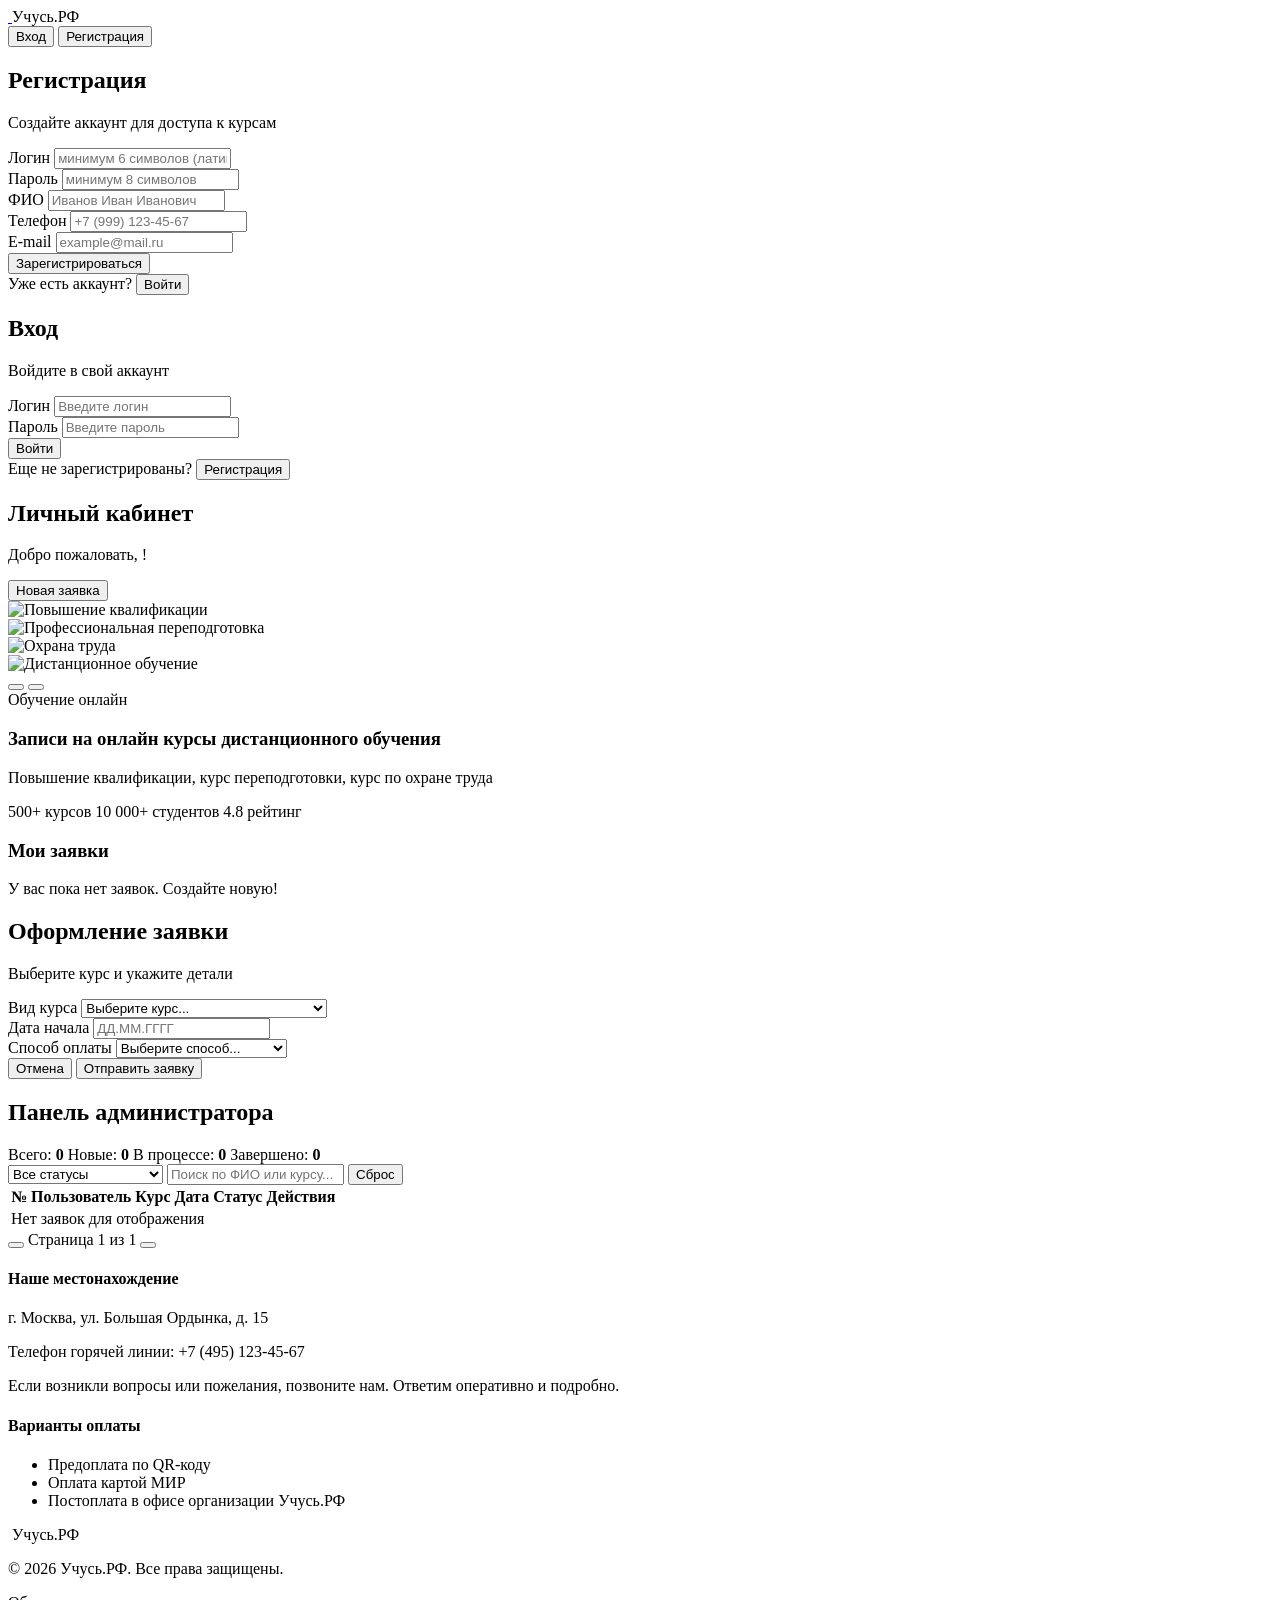
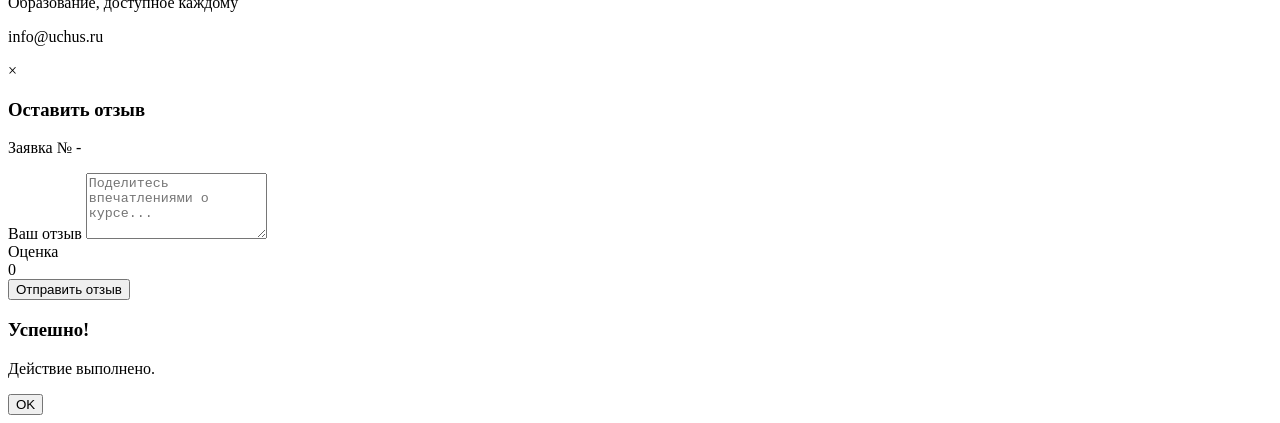
==== index.html @ edc8efbf "Add files via upload" ====
<!DOCTYPE html>
<html lang="ru">
<head>
    <meta charset="UTF-8" />
    <meta name="viewport" content="width=device-width, initial-scale=1.0, maximum-scale=1.0, user-scalable=no" />
    <title>Учусь.РФ - портал обучения</title>
    <link rel="stylesheet" href="styles.css" />
    <link href="https://fonts.googleapis.com/css2?family=Inter:wght@300;400;500;600;700;800;900&display=swap" rel="stylesheet" />
 <link rel="stylesheet" href="/style.css">
</head>
<body>
    <div id="app">
        <!-- Шапка -->
        <header id="mainHeader">
            <div class="header-content">
                <div class="logo">
                    <a href="#" id="logoLink" class="logo-link" title="На главную">
                        <img src="./img/XXL_height2.png" alt="" class="logo-img" />
                    </a>
                    <span>Учусь.РФ</span>
                </div>
                <nav id="mainNav">
                    <button id="navLogin" class="nav-btn active" data-page="login">Вход</button>
                    <button id="navRegister" class="nav-btn" data-page="register">Регистрация</button>
                    <button id="navDashboard" class="nav-btn" data-page="dashboard" style="display:none;">Кабинет</button>
                    <button id="navAdmin" class="nav-btn" data-page="admin" style="display:none;">Админ</button>
                    <button id="navLogout" class="nav-btn logout-btn" style="display:none;">
                        <i class="fas fa-sign-out-alt"></i> Выйти
                    </button>
                </nav>
            </div>
        </header>

        <!-- Основной контент -->
        <main id="mainContent">
            <!-- СТРАНИЦА: Регистрация -->
            <section id="page-register" class="page active">
                <div class="page-container">
                    <div class="form-card">
                        <h1>Регистрация</h1>
                        <p class="subtitle">Создайте аккаунт для доступа к курсам</p>
                        <form id="registerForm" novalidate>
                            <div class="form-group">
                                <label><i class="fas fa-user"></i> Логин</label>
                                <input type="text" id="regLogin" placeholder="минимум 6 символов (латиница + цифры)" required />
                                <span class="error-message" id="regLoginError"></span>
                            </div>
                            <div class="form-group">
                                <label><i class="fas fa-lock"></i> Пароль</label>
                                <input type="password" id="regPassword" placeholder="минимум 8 символов" required />
                                <span class="error-message" id="regPasswordError"></span>
                            </div>
                            <div class="form-group">
                                <label><i class="fas fa-user-circle"></i> ФИО</label>
                                <input type="text" id="regFullname" placeholder="Иванов Иван Иванович" required />
                                <span class="error-message" id="regFullnameError"></span>
                            </div>
                            <div class="form-group">
                                <label><i class="fas fa-phone"></i> Телефон</label>
                                <input type="tel" id="regPhone" placeholder="+7 (999) 123-45-67" required />
                                <span class="error-message" id="regPhoneError"></span>
                            </div>
                            <div class="form-group">
                                <label><i class="fas fa-envelope"></i> E-mail</label>
                                <input type="email" id="regEmail" placeholder="example@mail.ru" required />
                                <span class="error-message" id="regEmailError"></span>
                            </div>
                            <button type="submit" class="btn-primary btn-full">
                                <i class="fas fa-user-plus"></i> Зарегистрироваться
                            </button>
                        </form>
                        <div class="form-footer">
                            <span>Уже есть аккаунт?</span>
                            <button class="link-btn" data-page="login">Войти</button>
                        </div>
                    </div>
                </div>
            </section>

            <!-- СТРАНИЦА: Авторизация -->
            <section id="page-login" class="page">
                <div class="page-container">
                    <div class="form-card">
                        <h1>Вход</h1>
                        <p class="subtitle">Войдите в свой аккаунт</p>
                        <form id="loginForm" novalidate>
                            <div class="form-group">
                                <label><i class="fas fa-user"></i> Логин</label>
                                <input type="text" id="loginUsername" placeholder="Введите логин" required />
                                <span class="error-message" id="loginUsernameError"></span>
                            </div>
                            <div class="form-group">
                                <label><i class="fas fa-lock"></i> Пароль</label>
                                <input type="password" id="loginPassword" placeholder="Введите пароль" required />
                                <span class="error-message" id="loginPasswordError"></span>
                            </div>
                            <button type="submit" class="btn-primary btn-full">
                                <i class="fas fa-sign-in-alt"></i> Войти
                            </button>
                        </form>
                        <div class="form-footer">
                            <span>Еще не зарегистрированы?</span>
                            <button class="link-btn" data-page="register">Регистрация</button>
                        </div>
                    </div>
                </div>
            </section>

            <!-- СТРАНИЦА: Личный кабинет -->
            <section id="page-dashboard" class="page">
                <div class="page-container">
                    <div class="dashboard-header">
                        <div>
                            <h2><i class="fas fa-user-circle"></i> Личный кабинет</h2>
                            <p class="user-greeting">Добро пожаловать, <span id="userName"></span>!</p>
                        </div>
                        <button id="newApplicationBtn" class="btn-primary pulse-btn">
                            <i class="fas fa-plus-circle"></i> Новая заявка
                        </button>
                    </div>

                    <!-- Слайдер -->
                    <div class="slider-container">
                        <div class="slider-wrapper" id="sliderWrapper">
                            <div class="slide"><img src="https://picsum.photos/seed/edu1/800/400" alt="Повышение квалификации" /></div>
                            <div class="slide"><img src="https://picsum.photos/seed/edu2/800/400" alt="Профессиональная переподготовка" /></div>
                            <div class="slide"><img src="https://picsum.photos/seed/edu3/800/400" alt="Охрана труда" /></div>
                            <div class="slide"><img src="https://picsum.photos/seed/edu4/800/400" alt="Дистанционное обучение" /></div>
                        </div>
                        <button class="slider-btn prev" id="sliderPrev"><i class="fas fa-chevron-left"></i></button>
                        <button class="slider-btn next" id="sliderNext"><i class="fas fa-chevron-right"></i></button>
                        <div class="slider-dots" id="sliderDots"></div>
                        <div class="slider-badge">
                            <span><i class="fas fa-graduation-cap"></i> Обучение онлайн</span>
                        </div>
                    </div>

                    <!-- Информационный блок -->
                    <div class="info-block">
                        <div class="info-text">
                            <h3>Записи на онлайн курсы дистанционного обучения</h3>
                            <p>Повышение квалификации, курс переподготовки, курс по охране труда</p>
                        </div>
                        <div class="info-icons">
                            <span><i class="fas fa-certificate"></i> 500+ курсов</span>
                            <span><i class="fas fa-users"></i> 10 000+ студентов</span>
                            <span><i class="fas fa-star"></i> 4.8 рейтинг</span>
                        </div>
                    </div>

                    <!-- Список заявок -->
                    <div class="applications-section">
                        <h3><i class="fas fa-list-ul"></i> Мои заявки</h3>
                        <div id="applicationsList" class="applications-list">
                            <p class="empty-message">У вас пока нет заявок. Создайте новую!</p>
                        </div>
                    </div>
                </div>
            </section>

            <!-- СТРАНИЦА: Оформление заявки -->
            <section id="page-application" class="page">
                <div class="page-container">
                    <div class="form-card">
                        <h2><i class="fas fa-file-signature"></i> Оформление заявки</h2>
                        <p class="subtitle">Выберите курс и укажите детали</p>
                        <form id="applicationForm" novalidate>
                            <div class="form-group">
                                <label><i class="fas fa-book-open"></i> Вид курса</label>
                                <select id="appCourse" required>
                                    <option value="">Выберите курс...</option>
                                    <option value="Повышение квалификации">Повышение квалификации</option>
                                    <option value="Профессиональная переподготовка">Профессиональная переподготовка</option>
                                    <option value="Охрана труда">Охрана труда</option>
                                    <option value="Пожарная безопасность">Пожарная безопасность</option>
                                    <option value="ГО и ЧС">ГО и ЧС</option>
                                </select>
                                <span class="error-message" id="appCourseError"></span>
                            </div>
                            <div class="form-group">
                                <label><i class="fas fa-calendar-day"></i> Дата начала</label>
                                <input type="text" id="appDate" placeholder="ДД.ММ.ГГГГ" required />
                                <span class="error-message" id="appDateError"></span>
                            </div>
                            <div class="form-group">
                                <label><i class="fas fa-credit-card"></i> Способ оплаты</label>
                                <select id="appPayment" required>
                                    <option value="">Выберите способ...</option>
                                    <option value="Предоплата по QR-коду">Предоплата по QR-коду</option>
                                    <option value="Оплата картой МИР">Оплата картой МИР</option>
                                    <option value="Постоплата в офисе">Постоплата в офисе</option>
                                </select>
                                <span class="error-message" id="appPaymentError"></span>
                            </div>
                            <div class="form-actions">
                                <button type="button" id="appCancelBtn" class="btn-secondary">Отмена</button>
                                <button type="submit" class="btn-primary">
                                    <i class="fas fa-paper-plane"></i> Отправить заявку
                                </button>
                            </div>
                        </form>
                    </div>
                </div>
            </section>

            <!-- СТРАНИЦА: Панель администратора -->
            <section id="page-admin" class="page">
                <div class="page-container">
                    <div class="admin-header">
                        <h2><i class="fas fa-shield-alt"></i> Панель администратора</h2>
                        <div class="admin-stats" id="adminStats">
                            <span class="stat-badge">Всего: <strong id="statTotal">0</strong></span>
                            <span class="stat-badge new">Новые: <strong id="statNew">0</strong></span>
                            <span class="stat-badge active">В процессе: <strong id="statActive">0</strong></span>
                            <span class="stat-badge completed">Завершено: <strong id="statCompleted">0</strong></span>
                        </div>
                    </div>

                    <!-- Фильтры -->
                    <div class="admin-filters">
                        <select id="adminStatusFilter">
                            <option value="all">Все статусы</option>
                            <option value="Новая">Новая</option>
                            <option value="Идет обучение">Идет обучение</option>
                            <option value="Обучение завершено">Обучение завершено</option>
                        </select>
                        <input type="text" id="adminSearchFilter" placeholder="Поиск по ФИО или курсу..." />
                        <button id="adminResetFilter" class="btn-secondary btn-sm">
                            <i class="fas fa-undo"></i> Сброс
                        </button>
                    </div>

                    <!-- Таблица заявок -->
                    <div class="admin-table-wrapper">
                        <table class="admin-table" id="adminTable">
                            <thead>
                                <tr>
                                    <th data-sort="id">№</th>
                                    <th data-sort="user">Пользователь</th>
                                    <th data-sort="course">Курс</th>
                                    <th data-sort="date">Дата</th>
                                    <th data-sort="status">Статус</th>
                                    <th>Действия</th>
                                </tr>
                            </thead>
                            <tbody id="adminTableBody">
                                <tr><td colspan="6" class="empty-message">Нет заявок для отображения</td></tr>
                            </tbody>
                        </table>
                    </div>

                    <!-- Пагинация -->
                    <div class="pagination" id="adminPagination">
                        <button id="pagePrev" class="btn-secondary btn-sm"><i class="fas fa-chevron-left"></i></button>
                        <span id="pageInfo">Страница 1 из 1</span>
                        <button id="pageNext" class="btn-secondary btn-sm"><i class="fas fa-chevron-right"></i></button>
                    </div>

                    <!-- Контакты и информация -->
                    <div class="footer-info">
                        <div class="contact-block">
                            <h4><i class="fas fa-map-marker-alt"></i> Наше местонахождение</h4>
                            <p>г. Москва, ул. Большая Ордынка, д. 15</p>
                            <p><i class="fas fa-phone"></i> Телефон горячей линии: +7 (495) 123-45-67</p>
                            <p class="contact-note">Если возникли вопросы или пожелания, позвоните нам. Ответим оперативно и подробно.</p>
                        </div>
                        <div class="payment-block">
                            <h4><i class="fas fa-credit-card"></i> Варианты оплаты</h4>
                            <ul>
                                <li><i class="fas fa-qrcode"></i> Предоплата по QR-коду</li>
                                <li><i class="fas fa-credit-card"></i> Оплата картой МИР</li>
                                <li><i class="fas fa-building"></i> Постоплата в офисе организации Учусь.РФ</li>
                            </ul>
                        </div>
                    </div>
                </div>
            </section>
        </main>

        <!-- ФУТЕР С СОЦСЕТЯМИ -->
        <footer id="mainFooter">
            <div class="footer-content">
                <div class="footer-left">
                    <div class="footer-logo">
                        <img src="./img/XXL_height2.png" alt="" class="footer-logo-img" />
                        <span>Учусь.РФ</span>
                    </div>
                    <p class="footer-copy">© 2026 Учусь.РФ. Все права защищены.</p>
                </div>
                <div class="footer-center">
                    <p class="footer-slogan">Образование, доступное каждому</p>
                </div>
                <div class="footer-right">
                    <div class="social-icons">
                        <a href="#" class="social-link" title="VK" target="_blank"><i class="fab fa-vk"></i></a>
                        <a href="#" class="social-link" title="Telegram" target="_blank"><i class="fab fa-telegram-plane"></i></a>
                        <a href="#" class="social-link" title="YouTube" target="_blank"><i class="fab fa-youtube"></i></a>
                        <a href="#" class="social-link" title="WhatsApp" target="_blank"><i class="fab fa-whatsapp"></i></a>
                        <a href="#" class="social-link" title="Rutube" target="_blank"><i class="fas fa-video"></i></a>
                    </div>
                    <p class="footer-email"><i class="fas fa-envelope"></i> info@uchus.ru</p>
                </div>
            </div>
        </footer>

        <!-- Модальное окно для отзыва -->
        <div id="reviewModal" class="modal">
            <div class="modal-content">
                <span class="modal-close">&times;</span>
                <h3><i class="fas fa-star"></i> Оставить отзыв</h3>
                <p id="reviewApplicationInfo">Заявка №<span id="reviewAppId"></span> - <span id="reviewAppCourse"></span></p>
                <div class="form-group">
                    <label>Ваш отзыв</label>
                    <textarea id="reviewText" rows="4" placeholder="Поделитесь впечатлениями о курсе..."></textarea>
                    <span class="error-message" id="reviewError"></span>
                </div>
                <div class="form-group">
                    <label>Оценка</label>
                    <div class="rating-stars" id="ratingStars">
                        <i class="far fa-star" data-value="1"></i>
                        <i class="far fa-star" data-value="2"></i>
                        <i class="far fa-star" data-value="3"></i>
                        <i class="far fa-star" data-value="4"></i>
                        <i class="far fa-star" data-value="5"></i>
                    </div>
                    <span id="ratingValue">0</span>
                </div>
                <button id="submitReviewBtn" class="btn-primary btn-full">
                    <i class="fas fa-paper-plane"></i> Отправить отзыв
                </button>
            </div>
        </div>

        <!-- Модальное окно уведомления -->
        <div id="notificationModal" class="modal">
            <div class="modal-content notification-content">
                <i class="fas fa-check-circle" id="notifIcon"></i>
                <h3 id="notifTitle">Успешно!</h3>
                <p id="notifMessage">Действие выполнено.</p>
                <button id="notifCloseBtn" class="btn-primary">OK</button>
            </div>
        </div>
    </div>

    <script src="app.js"></script>
</body>
</html>
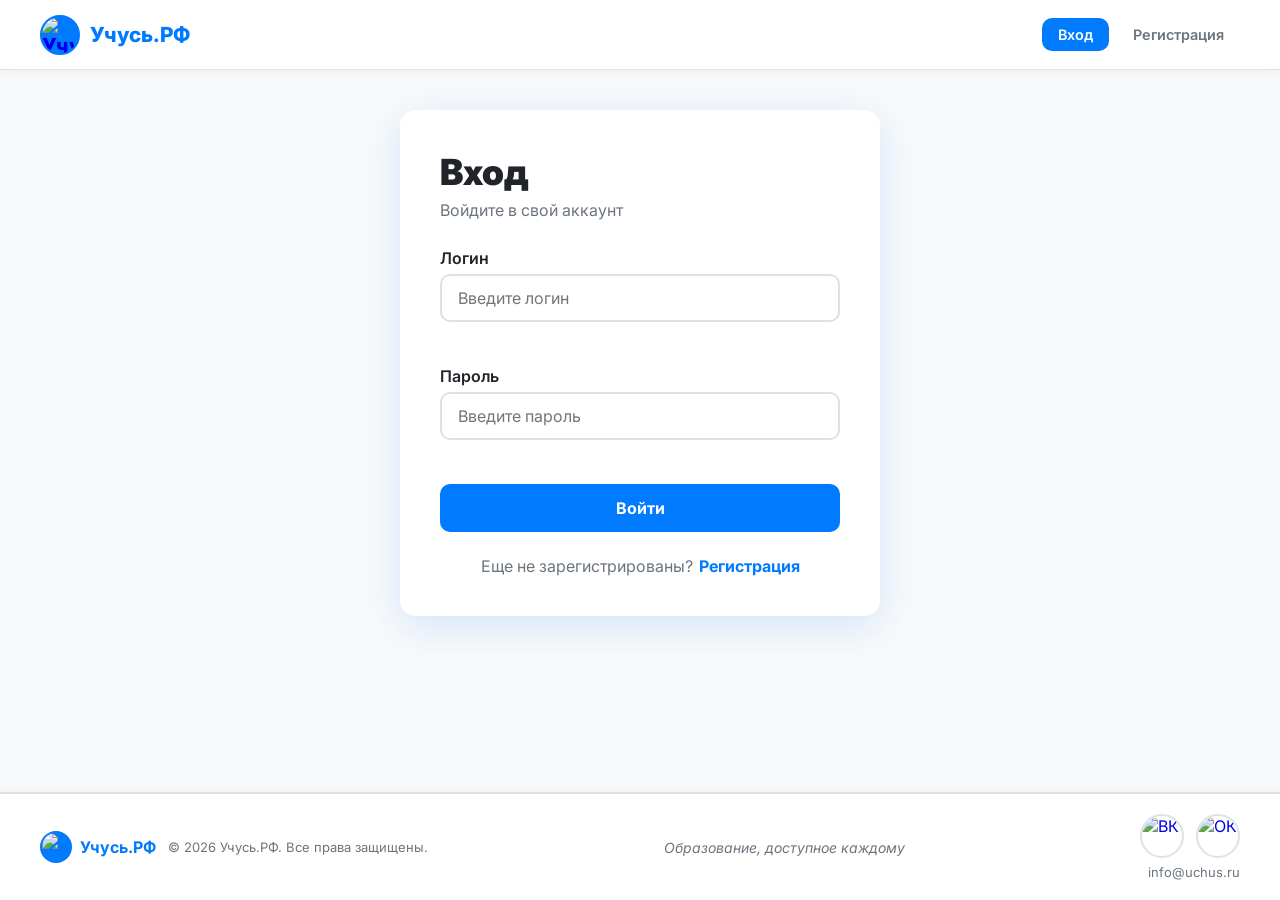
==== commit a3f1914f: "Add files via upload" ====
--- a/index.html
+++ b/index.html
@@ -3,10 +3,9 @@
 <head>
     <meta charset="UTF-8" />
     <meta name="viewport" content="width=device-width, initial-scale=1.0, maximum-scale=1.0, user-scalable=no" />
-    <title>Учусь.РФ - портал обучения</title>
-    <link rel="stylesheet" href="styles.css" />
-    <link href="https://fonts.googleapis.com/css2?family=Inter:wght@300;400;500;600;700;800;900&display=swap" rel="stylesheet" />
- <link rel="stylesheet" href="/style.css">
+    <title>Учусь.РФ - Вход</title>
+    <link rel="stylesheet" href="./style.css" />
+    <link href="https://fonts.googleapis.com/css2?family=Inter:ital,opsz,wght@0,14..32,100..900;1,14..32,100..900&display=swap" rel="stylesheet" />
 </head>
 <body>
     <div id="app">
@@ -14,275 +13,52 @@
         <header id="mainHeader">
             <div class="header-content">
                 <div class="logo">
-                    <a href="#" id="logoLink" class="logo-link" title="На главную">
-                        <img src="./img/XXL_height2.png" alt="" class="logo-img" />
+                    <a href="index.html" class="logo-link" title="На главную">
+                        <img src="./img/XXL_height2.png" alt="Учусь.РФ" class="logo-img" />
                     </a>
                     <span>Учусь.РФ</span>
                 </div>
                 <nav id="mainNav">
-                    <button id="navLogin" class="nav-btn active" data-page="login">Вход</button>
-                    <button id="navRegister" class="nav-btn" data-page="register">Регистрация</button>
-                    <button id="navDashboard" class="nav-btn" data-page="dashboard" style="display:none;">Кабинет</button>
-                    <button id="navAdmin" class="nav-btn" data-page="admin" style="display:none;">Админ</button>
-                    <button id="navLogout" class="nav-btn logout-btn" style="display:none;">
-                        <i class="fas fa-sign-out-alt"></i> Выйти
-                    </button>
+                    <a href="index.html" class="nav-btn active">Вход</a>
+                    <a href="register.html" class="nav-btn">Регистрация</a>
                 </nav>
             </div>
         </header>
 
         <!-- Основной контент -->
-        <main id="mainContent">
-            <!-- СТРАНИЦА: Регистрация -->
-            <section id="page-register" class="page active">
-                <div class="page-container">
-                    <div class="form-card">
-                        <h1>Регистрация</h1>
-                        <p class="subtitle">Создайте аккаунт для доступа к курсам</p>
-                        <form id="registerForm" novalidate>
-                            <div class="form-group">
-                                <label><i class="fas fa-user"></i> Логин</label>
-                                <input type="text" id="regLogin" placeholder="минимум 6 символов (латиница + цифры)" required />
-                                <span class="error-message" id="regLoginError"></span>
-                            </div>
-                            <div class="form-group">
-                                <label><i class="fas fa-lock"></i> Пароль</label>
-                                <input type="password" id="regPassword" placeholder="минимум 8 символов" required />
-                                <span class="error-message" id="regPasswordError"></span>
-                            </div>
-                            <div class="form-group">
-                                <label><i class="fas fa-user-circle"></i> ФИО</label>
-                                <input type="text" id="regFullname" placeholder="Иванов Иван Иванович" required />
-                                <span class="error-message" id="regFullnameError"></span>
-                            </div>
-                            <div class="form-group">
-                                <label><i class="fas fa-phone"></i> Телефон</label>
-                                <input type="tel" id="regPhone" placeholder="+7 (999) 123-45-67" required />
-                                <span class="error-message" id="regPhoneError"></span>
-                            </div>
-                            <div class="form-group">
-                                <label><i class="fas fa-envelope"></i> E-mail</label>
-                                <input type="email" id="regEmail" placeholder="example@mail.ru" required />
-                                <span class="error-message" id="regEmailError"></span>
-                            </div>
-                            <button type="submit" class="btn-primary btn-full">
-                                <i class="fas fa-user-plus"></i> Зарегистрироваться
-                            </button>
-                        </form>
-                        <div class="form-footer">
-                            <span>Уже есть аккаунт?</span>
-                            <button class="link-btn" data-page="login">Войти</button>
+        <main>
+            <div class="page-container">
+                <div class="form-card">
+                    <h1>Вход</h1>
+                    <p class="subtitle">Войдите в свой аккаунт</p>
+                    <form id="loginForm" novalidate>
+                        <div class="form-group">
+                            <label>Логин</label>
+                            <input type="text" id="loginUsername" placeholder="Введите логин" required />
+                            <span class="error-message" id="loginUsernameError"></span>
                         </div>
+                        <div class="form-group">
+                            <label>Пароль</label>
+                            <input type="password" id="loginPassword" placeholder="Введите пароль" required />
+                            <span class="error-message" id="loginPasswordError"></span>
+                        </div>
+                        <button type="submit" class="btn-primary btn-full">Войти</button>
+                    </form>
+                    <div class="form-footer">
+                        <span>Еще не зарегистрированы?</span>
+                        <a href="register.html" class="link-btn">Регистрация</a>
                     </div>
+                   
                 </div>
-            </section>
-
-            <!-- СТРАНИЦА: Авторизация -->
-            <section id="page-login" class="page">
-                <div class="page-container">
-                    <div class="form-card">
-                        <h1>Вход</h1>
-                        <p class="subtitle">Войдите в свой аккаунт</p>
-                        <form id="loginForm" novalidate>
-                            <div class="form-group">
-                                <label><i class="fas fa-user"></i> Логин</label>
-                                <input type="text" id="loginUsername" placeholder="Введите логин" required />
-                                <span class="error-message" id="loginUsernameError"></span>
-                            </div>
-                            <div class="form-group">
-                                <label><i class="fas fa-lock"></i> Пароль</label>
-                                <input type="password" id="loginPassword" placeholder="Введите пароль" required />
-                                <span class="error-message" id="loginPasswordError"></span>
-                            </div>
-                            <button type="submit" class="btn-primary btn-full">
-                                <i class="fas fa-sign-in-alt"></i> Войти
-                            </button>
-                        </form>
-                        <div class="form-footer">
-                            <span>Еще не зарегистрированы?</span>
-                            <button class="link-btn" data-page="register">Регистрация</button>
-                        </div>
-                    </div>
-                </div>
-            </section>
-
-            <!-- СТРАНИЦА: Личный кабинет -->
-            <section id="page-dashboard" class="page">
-                <div class="page-container">
-                    <div class="dashboard-header">
-                        <div>
-                            <h2><i class="fas fa-user-circle"></i> Личный кабинет</h2>
-                            <p class="user-greeting">Добро пожаловать, <span id="userName"></span>!</p>
-                        </div>
-                        <button id="newApplicationBtn" class="btn-primary pulse-btn">
-                            <i class="fas fa-plus-circle"></i> Новая заявка
-                        </button>
-                    </div>
-
-                    <!-- Слайдер -->
-                    <div class="slider-container">
-                        <div class="slider-wrapper" id="sliderWrapper">
-                            <div class="slide"><img src="https://picsum.photos/seed/edu1/800/400" alt="Повышение квалификации" /></div>
-                            <div class="slide"><img src="https://picsum.photos/seed/edu2/800/400" alt="Профессиональная переподготовка" /></div>
-                            <div class="slide"><img src="https://picsum.photos/seed/edu3/800/400" alt="Охрана труда" /></div>
-                            <div class="slide"><img src="https://picsum.photos/seed/edu4/800/400" alt="Дистанционное обучение" /></div>
-                        </div>
-                        <button class="slider-btn prev" id="sliderPrev"><i class="fas fa-chevron-left"></i></button>
-                        <button class="slider-btn next" id="sliderNext"><i class="fas fa-chevron-right"></i></button>
-                        <div class="slider-dots" id="sliderDots"></div>
-                        <div class="slider-badge">
-                            <span><i class="fas fa-graduation-cap"></i> Обучение онлайн</span>
-                        </div>
-                    </div>
-
-                    <!-- Информационный блок -->
-                    <div class="info-block">
-                        <div class="info-text">
-                            <h3>Записи на онлайн курсы дистанционного обучения</h3>
-                            <p>Повышение квалификации, курс переподготовки, курс по охране труда</p>
-                        </div>
-                        <div class="info-icons">
-                            <span><i class="fas fa-certificate"></i> 500+ курсов</span>
-                            <span><i class="fas fa-users"></i> 10 000+ студентов</span>
-                            <span><i class="fas fa-star"></i> 4.8 рейтинг</span>
-                        </div>
-                    </div>
-
-                    <!-- Список заявок -->
-                    <div class="applications-section">
-                        <h3><i class="fas fa-list-ul"></i> Мои заявки</h3>
-                        <div id="applicationsList" class="applications-list">
-                            <p class="empty-message">У вас пока нет заявок. Создайте новую!</p>
-                        </div>
-                    </div>
-                </div>
-            </section>
-
-            <!-- СТРАНИЦА: Оформление заявки -->
-            <section id="page-application" class="page">
-                <div class="page-container">
-                    <div class="form-card">
-                        <h2><i class="fas fa-file-signature"></i> Оформление заявки</h2>
-                        <p class="subtitle">Выберите курс и укажите детали</p>
-                        <form id="applicationForm" novalidate>
-                            <div class="form-group">
-                                <label><i class="fas fa-book-open"></i> Вид курса</label>
-                                <select id="appCourse" required>
-                                    <option value="">Выберите курс...</option>
-                                    <option value="Повышение квалификации">Повышение квалификации</option>
-                                    <option value="Профессиональная переподготовка">Профессиональная переподготовка</option>
-                                    <option value="Охрана труда">Охрана труда</option>
-                                    <option value="Пожарная безопасность">Пожарная безопасность</option>
-                                    <option value="ГО и ЧС">ГО и ЧС</option>
-                                </select>
-                                <span class="error-message" id="appCourseError"></span>
-                            </div>
-                            <div class="form-group">
-                                <label><i class="fas fa-calendar-day"></i> Дата начала</label>
-                                <input type="text" id="appDate" placeholder="ДД.ММ.ГГГГ" required />
-                                <span class="error-message" id="appDateError"></span>
-                            </div>
-                            <div class="form-group">
-                                <label><i class="fas fa-credit-card"></i> Способ оплаты</label>
-                                <select id="appPayment" required>
-                                    <option value="">Выберите способ...</option>
-                                    <option value="Предоплата по QR-коду">Предоплата по QR-коду</option>
-                                    <option value="Оплата картой МИР">Оплата картой МИР</option>
-                                    <option value="Постоплата в офисе">Постоплата в офисе</option>
-                                </select>
-                                <span class="error-message" id="appPaymentError"></span>
-                            </div>
-                            <div class="form-actions">
-                                <button type="button" id="appCancelBtn" class="btn-secondary">Отмена</button>
-                                <button type="submit" class="btn-primary">
-                                    <i class="fas fa-paper-plane"></i> Отправить заявку
-                                </button>
-                            </div>
-                        </form>
-                    </div>
-                </div>
-            </section>
-
-            <!-- СТРАНИЦА: Панель администратора -->
-            <section id="page-admin" class="page">
-                <div class="page-container">
-                    <div class="admin-header">
-                        <h2><i class="fas fa-shield-alt"></i> Панель администратора</h2>
-                        <div class="admin-stats" id="adminStats">
-                            <span class="stat-badge">Всего: <strong id="statTotal">0</strong></span>
-                            <span class="stat-badge new">Новые: <strong id="statNew">0</strong></span>
-                            <span class="stat-badge active">В процессе: <strong id="statActive">0</strong></span>
-                            <span class="stat-badge completed">Завершено: <strong id="statCompleted">0</strong></span>
-                        </div>
-                    </div>
-
-                    <!-- Фильтры -->
-                    <div class="admin-filters">
-                        <select id="adminStatusFilter">
-                            <option value="all">Все статусы</option>
-                            <option value="Новая">Новая</option>
-                            <option value="Идет обучение">Идет обучение</option>
-                            <option value="Обучение завершено">Обучение завершено</option>
-                        </select>
-                        <input type="text" id="adminSearchFilter" placeholder="Поиск по ФИО или курсу..." />
-                        <button id="adminResetFilter" class="btn-secondary btn-sm">
-                            <i class="fas fa-undo"></i> Сброс
-                        </button>
-                    </div>
-
-                    <!-- Таблица заявок -->
-                    <div class="admin-table-wrapper">
-                        <table class="admin-table" id="adminTable">
-                            <thead>
-                                <tr>
-                                    <th data-sort="id">№</th>
-                                    <th data-sort="user">Пользователь</th>
-                                    <th data-sort="course">Курс</th>
-                                    <th data-sort="date">Дата</th>
-                                    <th data-sort="status">Статус</th>
-                                    <th>Действия</th>
-                                </tr>
-                            </thead>
-                            <tbody id="adminTableBody">
-                                <tr><td colspan="6" class="empty-message">Нет заявок для отображения</td></tr>
-                            </tbody>
-                        </table>
-                    </div>
-
-                    <!-- Пагинация -->
-                    <div class="pagination" id="adminPagination">
-                        <button id="pagePrev" class="btn-secondary btn-sm"><i class="fas fa-chevron-left"></i></button>
-                        <span id="pageInfo">Страница 1 из 1</span>
-                        <button id="pageNext" class="btn-secondary btn-sm"><i class="fas fa-chevron-right"></i></button>
-                    </div>
-
-                    <!-- Контакты и информация -->
-                    <div class="footer-info">
-                        <div class="contact-block">
-                            <h4><i class="fas fa-map-marker-alt"></i> Наше местонахождение</h4>
-                            <p>г. Москва, ул. Большая Ордынка, д. 15</p>
-                            <p><i class="fas fa-phone"></i> Телефон горячей линии: +7 (495) 123-45-67</p>
-                            <p class="contact-note">Если возникли вопросы или пожелания, позвоните нам. Ответим оперативно и подробно.</p>
-                        </div>
-                        <div class="payment-block">
-                            <h4><i class="fas fa-credit-card"></i> Варианты оплаты</h4>
-                            <ul>
-                                <li><i class="fas fa-qrcode"></i> Предоплата по QR-коду</li>
-                                <li><i class="fas fa-credit-card"></i> Оплата картой МИР</li>
-                                <li><i class="fas fa-building"></i> Постоплата в офисе организации Учусь.РФ</li>
-                            </ul>
-                        </div>
-                    </div>
-                </div>
-            </section>
+            </div>
         </main>
 
-        <!-- ФУТЕР С СОЦСЕТЯМИ -->
+        <!-- ФУТЕР -->
         <footer id="mainFooter">
             <div class="footer-content">
                 <div class="footer-left">
                     <div class="footer-logo">
-                        <img src="./img/XXL_height2.png" alt="" class="footer-logo-img" />
+                        <img src="./img/XXL_height2.png" alt="Учусь.РФ" class="footer-logo-img" />
                         <span>Учусь.РФ</span>
                     </div>
                     <p class="footer-copy">© 2026 Учусь.РФ. Все права защищены.</p>
@@ -292,49 +68,21 @@
                 </div>
                 <div class="footer-right">
                     <div class="social-icons">
-                        <a href="#" class="social-link" title="VK" target="_blank"><i class="fab fa-vk"></i></a>
-                        <a href="#" class="social-link" title="Telegram" target="_blank"><i class="fab fa-telegram-plane"></i></a>
-                        <a href="#" class="social-link" title="YouTube" target="_blank"><i class="fab fa-youtube"></i></a>
-                        <a href="#" class="social-link" title="WhatsApp" target="_blank"><i class="fab fa-whatsapp"></i></a>
-                        <a href="#" class="social-link" title="Rutube" target="_blank"><i class="fas fa-video"></i></a>
+                        <a href="#" class="social-link" title="ВКонтакте" target="_blank">
+                            <img src="./img/soc1.png" alt="ВК" class="social-img" />
+                        </a>
+                        <a href="#" class="social-link" title="Одноклассники" target="_blank">
+                            <img src="./img/soc2.png" alt="ОК" class="social-img" />
+                        </a>
                     </div>
-                    <p class="footer-email"><i class="fas fa-envelope"></i> info@uchus.ru</p>
+                    <p class="footer-email">info@uchus.ru</p>
                 </div>
             </div>
         </footer>
 
-        <!-- Модальное окно для отзыва -->
-        <div id="reviewModal" class="modal">
-            <div class="modal-content">
-                <span class="modal-close">&times;</span>
-                <h3><i class="fas fa-star"></i> Оставить отзыв</h3>
-                <p id="reviewApplicationInfo">Заявка №<span id="reviewAppId"></span> - <span id="reviewAppCourse"></span></p>
-                <div class="form-group">
-                    <label>Ваш отзыв</label>
-                    <textarea id="reviewText" rows="4" placeholder="Поделитесь впечатлениями о курсе..."></textarea>
-                    <span class="error-message" id="reviewError"></span>
-                </div>
-                <div class="form-group">
-                    <label>Оценка</label>
-                    <div class="rating-stars" id="ratingStars">
-                        <i class="far fa-star" data-value="1"></i>
-                        <i class="far fa-star" data-value="2"></i>
-                        <i class="far fa-star" data-value="3"></i>
-                        <i class="far fa-star" data-value="4"></i>
-                        <i class="far fa-star" data-value="5"></i>
-                    </div>
-                    <span id="ratingValue">0</span>
-                </div>
-                <button id="submitReviewBtn" class="btn-primary btn-full">
-                    <i class="fas fa-paper-plane"></i> Отправить отзыв
-                </button>
-            </div>
-        </div>
-
         <!-- Модальное окно уведомления -->
         <div id="notificationModal" class="modal">
             <div class="modal-content notification-content">
-                <i class="fas fa-check-circle" id="notifIcon"></i>
                 <h3 id="notifTitle">Успешно!</h3>
                 <p id="notifMessage">Действие выполнено.</p>
                 <button id="notifCloseBtn" class="btn-primary">OK</button>
--- a/style.css
+++ b/style.css
@@ -0,0 +1,1117 @@
+
+@import url('https://fonts.googleapis.com/css2?family=Inter:ital,opsz,wght@0,14..32,100..900;1,14..32,100..900&display=swap');
+
+/* ===== RESET & BASE ===== */
+* {
+    margin: 0;
+    padding: 0;
+    box-sizing: border-box;
+}
+
+:root {
+    --primary: #007bff;
+    --primary-dark: #0d47a1;
+    --primary-light: #4da3ff;
+    --gray: #ced4da;
+    --gray-light: #dee2e6;
+    --white: #ffffff;
+    --bg: #f8f9fa;
+    --text: #212529;
+    --text-light: #6c757d;
+    --shadow: 0 10px 40px rgba(0, 123, 255, 0.15);
+    --radius: 16px;
+    --transition: all 0.3s cubic-bezier(0.4, 0, 0.2, 1);
+}
+
+body {
+    font-family: 'Inter', -apple-system, BlinkMacSystemFont, sans-serif;
+    background: var(--bg);
+    color: var(--text);
+    min-height: 100vh;
+    padding-top: 70px;
+    display: flex;
+    flex-direction: column;
+}
+
+#app {
+    flex: 1;
+    display: flex;
+    flex-direction: column;
+}
+
+main {
+    flex: 1;
+}
+
+/* ===== HEADER ===== */
+header {
+    position: fixed;
+    top: 0;
+    left: 0;
+    right: 0;
+    z-index: 1000;
+    background: var(--white);
+    border-bottom: 1px solid var(--gray-light);
+    padding: 0 20px;
+    height: 70px;
+    display: flex;
+    align-items: center;
+    box-shadow: 0 2px 10px rgba(0, 0, 0, 0.05);
+}
+
+.header-content {
+    max-width: 1200px;
+    margin: 0 auto;
+    width: 100%;
+    display: flex;
+    justify-content: space-between;
+    align-items: center;
+}
+
+.logo {
+    display: flex;
+    align-items: center;
+    gap: 10px;
+    font-weight: 800;
+    font-size: 1.3rem;
+    color: var(--primary);
+}
+
+.logo-link {
+    display: flex;
+    align-items: center;
+    text-decoration: none;
+    transition: var(--transition);
+    border-radius: 50%;
+}
+
+.logo-link:hover {
+    transform: scale(1.1) rotate(-5deg);
+    box-shadow: 0 0 20px rgba(0, 123, 255, 0.3);
+}
+
+.logo-img {
+    width: 40px;
+    height: 40px;
+    border-radius: 50%;
+    object-fit: cover;
+    border: 2px solid var(--primary);
+    background: var(--primary);
+    transition: var(--transition);
+}
+
+.logo-img:hover {
+    border-color: var(--primary-dark);
+}
+
+nav {
+    display: flex;
+    gap: 8px;
+    align-items: center;
+    flex-wrap: wrap;
+}
+
+.nav-btn {
+    background: none;
+    border: none;
+    padding: 8px 16px;
+    border-radius: 10px;
+    font-weight: 600;
+    font-size: 0.9rem;
+    color: var(--text-light);
+    cursor: pointer;
+    transition: var(--transition);
+    font-family: 'Inter', sans-serif;
+    text-decoration: none;
+    display: inline-block;
+}
+
+.nav-btn:hover {
+    background: var(--gray-light);
+    color: var(--text);
+}
+
+.nav-btn.active {
+    background: var(--primary);
+    color: var(--white);
+}
+
+.nav-btn.logout-btn {
+    color: #dc3545;
+}
+
+.nav-btn.logout-btn:hover {
+    background: #f8d7da;
+}
+
+/* ===== PAGE CONTAINER ===== */
+.page-container {
+    max-width: 1200px;
+    margin: 0 auto;
+    padding: 20px;
+}
+
+/* ===== FORM CARDS ===== */
+.form-card {
+    background: var(--white);
+    border-radius: var(--radius);
+    padding: 40px;
+    max-width: 480px;
+    margin: 20px auto;
+    box-shadow: var(--shadow);
+}
+
+.form-card h1 {
+    font-size: 36px;
+    font-weight: 900;
+    margin-bottom: 6px;
+    color: var(--text);
+}
+
+.form-card h2 {
+    font-size: 24px;
+    font-weight: 600;
+    margin-bottom: 6px;
+    color: var(--text);
+}
+
+.form-card .subtitle {
+    color: var(--text-light);
+    margin-bottom: 28px;
+    font-size: 16px;
+    font-weight: 400;
+}
+
+.form-group {
+    margin-bottom: 20px;
+}
+
+.form-group label {
+    display: block;
+    font-weight: 600;
+    font-size: 16px;
+    margin-bottom: 6px;
+    color: var(--text);
+}
+
+.form-group input,
+.form-group select,
+.form-group textarea {
+    width: 100%;
+    padding: 12px 16px;
+    border: 2px solid var(--gray-light);
+    border-radius: 10px;
+    font-size: 16px;
+    transition: var(--transition);
+    font-family: 'Inter', sans-serif;
+    background: var(--white);
+}
+
+.form-group input:focus,
+.form-group select:focus,
+.form-group textarea:focus {
+    outline: none;
+    border-color: var(--primary);
+    box-shadow: 0 0 0 4px rgba(0, 123, 255, 0.1);
+}
+
+.form-group input.error {
+    border-color: #dc3545;
+}
+
+.error-message {
+    color: #dc3545;
+    font-size: 12px;
+    font-weight: 300;
+    display: block;
+    margin-top: 4px;
+    min-height: 20px;
+}
+
+/* ===== BUTTONS ===== */
+.btn-primary {
+    background: var(--primary);
+    color: var(--white);
+    border: none;
+    padding: 14px 28px;
+    border-radius: 10px;
+    font-weight: 700;
+    font-size: 16px;
+    cursor: pointer;
+    transition: var(--transition);
+    display: inline-flex;
+    align-items: center;
+    justify-content: center;
+    font-family: 'Inter', sans-serif;
+    text-decoration: none;
+}
+
+.btn-primary:hover {
+    background: var(--primary-dark);
+    transform: translateY(-2px);
+    box-shadow: 0 8px 25px rgba(0, 123, 255, 0.3);
+}
+
+.btn-primary:active {
+    transform: translateY(0);
+}
+
+.btn-secondary {
+    background: var(--gray-light);
+    color: var(--text);
+    border: 2px solid var(--gray);
+    padding: 12px 24px;
+    border-radius: 10px;
+    font-weight: 600;
+    font-size: 16px;
+    cursor: pointer;
+    transition: var(--transition);
+    font-family: 'Inter', sans-serif;
+    display: inline-flex;
+    align-items: center;
+    justify-content: center;
+    text-decoration: none;
+}
+
+.btn-secondary:hover {
+    background: var(--gray);
+}
+
+.btn-full {
+    width: 100%;
+    justify-content: center;
+}
+
+.btn-sm {
+    padding: 8px 16px;
+    font-size: 14px;
+}
+
+.form-actions {
+    display: flex;
+    gap: 12px;
+    margin-top: 8px;
+}
+
+.form-actions .btn-secondary {
+    flex: 1;
+}
+
+.form-actions .btn-primary {
+    flex: 2;
+}
+
+.form-footer {
+    margin-top: 24px;
+    text-align: center;
+    color: var(--text-light);
+    display: flex;
+    justify-content: center;
+    gap: 6px;
+    flex-wrap: wrap;
+    font-size: 16px;
+}
+
+.admin-link {
+    margin-top: 16px;
+    text-align: center;
+}
+
+.link-btn {
+    background: none;
+    border: none;
+    color: var(--primary);
+    font-weight: 700;
+    cursor: pointer;
+    font-size: 16px;
+    font-family: 'Inter', sans-serif;
+    transition: var(--transition);
+    text-decoration: none;
+}
+
+.link-btn:hover {
+    color: var(--primary-dark);
+    text-decoration: underline;
+}
+
+/* ===== DASHBOARD ===== */
+.dashboard-header {
+    display: flex;
+    justify-content: space-between;
+    align-items: center;
+    flex-wrap: wrap;
+    gap: 16px;
+    margin-bottom: 24px;
+}
+
+.dashboard-header h2 {
+    font-size: 24px;
+    font-weight: 600;
+}
+
+.user-greeting {
+    color: var(--text-light);
+    font-size: 16px;
+}
+
+.user-greeting span {
+    color: var(--text);
+    font-weight: 700;
+}
+
+/* ===== SLIDER ===== */
+.slider-container {
+    position: relative;
+    border-radius: var(--radius);
+    overflow: hidden;
+    margin-bottom: 24px;
+    background: var(--white);
+    box-shadow: var(--shadow);
+    aspect-ratio: 2 / 1;
+}
+
+.slider-wrapper {
+    display: flex;
+    transition: transform 0.5s ease;
+    height: 100%;
+}
+
+.slide {
+    min-width: 100%;
+    height: 100%;
+}
+
+.slide img {
+    width: 100%;
+    height: 100%;
+    object-fit: cover;
+}
+
+.slider-btn {
+    position: absolute;
+    top: 50%;
+    transform: translateY(-50%);
+    background: rgba(0, 0, 0, 0.5);
+    backdrop-filter: blur(4px);
+    color: var(--white);
+    border: none;
+    width: 44px;
+    height: 44px;
+    border-radius: 50%;
+    cursor: pointer;
+    font-size: 1.2rem;
+    transition: var(--transition);
+    display: flex;
+    align-items: center;
+    justify-content: center;
+}
+
+.slider-btn:hover {
+    background: var(--primary);
+}
+
+.slider-btn.prev {
+    left: 16px;
+}
+.slider-btn.next {
+    right: 16px;
+}
+
+.slider-dots {
+    position: absolute;
+    bottom: 16px;
+    left: 50%;
+    transform: translateX(-50%);
+    display: flex;
+    gap: 8px;
+}
+
+.slider-dots span {
+    width: 10px;
+    height: 10px;
+    border-radius: 50%;
+    background: rgba(255, 255, 255, 0.5);
+    cursor: pointer;
+    transition: var(--transition);
+}
+
+.slider-dots span.active {
+    background: var(--white);
+    transform: scale(1.2);
+}
+
+.slider-badge {
+    position: absolute;
+    top: 16px;
+    left: 50%;
+    transform: translateX(-50%);
+    background: rgba(0, 123, 255, 0.85);
+    backdrop-filter: blur(4px);
+    color: white;
+    padding: 6px 20px;
+    border-radius: 20px;
+    font-size: 14px;
+    font-weight: 600;
+    box-shadow: 0 4px 15px rgba(0, 123, 255, 0.3);
+}
+
+/* ===== INFO BLOCK ===== */
+.info-block {
+    background: var(--white);
+    border-radius: var(--radius);
+    padding: 20px 24px;
+    margin-bottom: 24px;
+    box-shadow: 0 2px 8px rgba(0, 0, 0, 0.04);
+    border-left: 4px solid var(--primary);
+    display: flex;
+    justify-content: space-between;
+    align-items: center;
+    flex-wrap: wrap;
+    gap: 16px;
+}
+
+.info-block h3 {
+    font-size: 18px;
+    font-weight: 600;
+    color: var(--text);
+    margin-bottom: 4px;
+}
+
+.info-block p {
+    font-size: 16px;
+    color: var(--text-light);
+}
+
+.info-icons {
+    display: flex;
+    gap: 20px;
+    flex-wrap: wrap;
+}
+
+.info-icons span {
+    font-size: 14px;
+    color: var(--text-light);
+    background: var(--bg);
+    padding: 4px 14px;
+    border-radius: 20px;
+}
+
+/* ===== APPLICATIONS LIST ===== */
+.applications-section h3 {
+    margin-bottom: 16px;
+    font-size: 18px;
+    font-weight: 600;
+}
+
+.applications-list {
+    display: flex;
+    flex-direction: column;
+    gap: 12px;
+}
+
+.application-item {
+    background: var(--white);
+    border-radius: 12px;
+    padding: 18px 22px;
+    box-shadow: 0 2px 8px rgba(0, 0, 0, 0.06);
+    display: flex;
+    justify-content: space-between;
+    align-items: center;
+    flex-wrap: wrap;
+    gap: 12px;
+    transition: var(--transition);
+    border-left: 4px solid var(--primary);
+}
+
+.application-item:hover {
+    transform: translateX(4px);
+    box-shadow: 0 4px 16px rgba(0, 0, 0, 0.08);
+}
+
+.application-item .app-info {
+    flex: 1;
+    min-width: 180px;
+}
+
+.application-item .app-info strong {
+    display: block;
+    font-size: 16px;
+}
+
+.application-item .app-info .app-meta {
+    font-size: 14px;
+    color: var(--text-light);
+    display: flex;
+    gap: 16px;
+    flex-wrap: wrap;
+    margin-top: 4px;
+}
+
+.application-item .app-status {
+    padding: 4px 14px;
+    border-radius: 20px;
+    font-size: 12px;
+    font-weight: 700;
+    text-transform: uppercase;
+}
+
+.status-new {
+    background: #cce5ff;
+    color: var(--primary-dark);
+}
+.status-active {
+    background: #fff3cd;
+    color: #856404;
+}
+.status-completed {
+    background: #d4edda;
+    color: #155724;
+}
+
+.application-item .app-actions {
+    display: flex;
+    gap: 8px;
+}
+
+.application-item .app-actions button {
+    background: none;
+    border: none;
+    cursor: pointer;
+    font-size: 1.1rem;
+    padding: 6px;
+    border-radius: 8px;
+    transition: var(--transition);
+    color: var(--text-light);
+}
+
+.application-item .app-actions button:hover {
+    background: var(--gray-light);
+    color: var(--primary);
+}
+
+.empty-message {
+    color: var(--text-light);
+    text-align: center;
+    padding: 40px 20px;
+    font-size: 16px;
+}
+
+/* ===== ADMIN PANEL ===== */
+.admin-header {
+    display: flex;
+    justify-content: space-between;
+    align-items: center;
+    flex-wrap: wrap;
+    gap: 16px;
+    margin-bottom: 20px;
+}
+
+.admin-header h2 {
+    font-size: 24px;
+    font-weight: 600;
+}
+
+.admin-stats {
+    display: flex;
+    gap: 12px;
+    flex-wrap: wrap;
+}
+
+.stat-badge {
+    padding: 6px 16px;
+    border-radius: 20px;
+    font-size: 14px;
+    background: var(--white);
+    border: 1px solid var(--gray);
+}
+
+.stat-badge.new { border-color: var(--primary); color: var(--primary); background: #cce5ff; }
+.stat-badge.active { border-color: #ffc107; color: #856404; background: #fff3cd; }
+.stat-badge.completed { border-color: #28a745; color: #155724; background: #d4edda; }
+
+.admin-filters {
+    display: flex;
+    gap: 12px;
+    flex-wrap: wrap;
+    margin-bottom: 20px;
+    background: var(--white);
+    padding: 16px;
+    border-radius: var(--radius);
+    box-shadow: 0 2px 8px rgba(0, 0, 0, 0.04);
+}
+
+.admin-filters select,
+.admin-filters input {
+    padding: 10px 14px;
+    border: 2px solid var(--gray-light);
+    border-radius: 10px;
+    font-family: 'Inter', sans-serif;
+    font-size: 16px;
+    background: var(--white);
+    flex: 1;
+    min-width: 140px;
+}
+
+.admin-filters select:focus,
+.admin-filters input:focus {
+    outline: none;
+    border-color: var(--primary);
+}
+
+.admin-table-wrapper {
+    overflow-x: auto;
+    background: var(--white);
+    border-radius: var(--radius);
+    box-shadow: 0 2px 8px rgba(0, 0, 0, 0.04);
+}
+
+.admin-table {
+    width: 100%;
+    border-collapse: collapse;
+    font-size: 16px;
+}
+
+.admin-table th {
+    background: var(--gray-light);
+    padding: 14px 16px;
+    text-align: left;
+    font-weight: 700;
+    cursor: pointer;
+    user-select: none;
+    white-space: nowrap;
+}
+
+.admin-table th:hover {
+    color: var(--primary);
+}
+
+.admin-table td {
+    padding: 14px 16px;
+    border-bottom: 1px solid var(--gray-light);
+    vertical-align: middle;
+}
+
+.admin-table tr:hover td {
+    background: #f0f7ff;
+}
+
+.admin-table .status-select {
+    padding: 4px 10px;
+    border-radius: 6px;
+    border: 2px solid var(--gray-light);
+    font-family: 'Inter', sans-serif;
+    font-size: 14px;
+    font-weight: 600;
+    background: var(--white);
+    cursor: pointer;
+}
+
+.admin-table .status-select:focus {
+    outline: none;
+    border-color: var(--primary);
+}
+
+/* ===== PAGINATION ===== */
+.pagination {
+    display: flex;
+    justify-content: center;
+    align-items: center;
+    gap: 16px;
+    margin-top: 20px;
+    padding: 12px;
+}
+
+#pageInfo {
+    font-weight: 600;
+    color: var(--text-light);
+    font-size: 16px;
+}
+
+/* ===== FOOTER INFO ===== */
+.footer-info {
+    display: grid;
+    grid-template-columns: 1fr 1fr;
+    gap: 24px;
+    margin-top: 32px;
+    padding: 24px;
+    background: var(--white);
+    border-radius: var(--radius);
+    box-shadow: 0 2px 8px rgba(0, 0, 0, 0.04);
+}
+
+.footer-info h4 {
+    font-size: 18px;
+    font-weight: 600;
+    margin-bottom: 12px;
+    color: var(--text);
+}
+
+.footer-info p {
+    font-size: 16px;
+    color: var(--text-light);
+    margin-bottom: 6px;
+}
+
+.footer-info .contact-note {
+    margin-top: 8px;
+    font-style: italic;
+    color: var(--primary);
+}
+
+.footer-info ul {
+    list-style: none;
+    padding: 0;
+}
+
+.footer-info ul li {
+    font-size: 16px;
+    color: var(--text-light);
+    padding: 6px 0;
+}
+
+/* ===== MAIN FOOTER ===== */
+#mainFooter {
+    background: var(--white);
+    border-top: 2px solid var(--gray-light);
+    padding: 20px 20px;
+    margin-top: 32px;
+    box-shadow: 0 -2px 10px rgba(0, 0, 0, 0.03);
+}
+
+.footer-content {
+    max-width: 1200px;
+    margin: 0 auto;
+    display: flex;
+    justify-content: space-between;
+    align-items: center;
+    flex-wrap: wrap;
+    gap: 16px;
+}
+
+.footer-left {
+    display: flex;
+    align-items: center;
+    gap: 12px;
+}
+
+.footer-logo {
+    display: flex;
+    align-items: center;
+    gap: 8px;
+    font-weight: 700;
+    font-size: 16px;
+    color: var(--primary);
+    cursor: pointer;
+}
+
+.footer-logo-img {
+    width: 32px;
+    height: 32px;
+    border-radius: 50%;
+    object-fit: cover;
+    border: 2px solid var(--primary);
+    background: var(--primary);
+}
+
+.footer-copy {
+    font-size: 13px;
+    color: var(--text-light);
+}
+
+.footer-center .footer-slogan {
+    font-size: 14px;
+    color: var(--text-light);
+    font-style: italic;
+}
+
+.footer-right {
+    display: flex;
+    flex-direction: column;
+    align-items: flex-end;
+    gap: 6px;
+}
+
+.social-icons {
+    display: flex;
+    gap: 12px;
+}
+
+.social-link {
+    display: flex;
+    align-items: center;
+    justify-content: center;
+    width: 44px;
+    height: 44px;
+    border-radius: 50%;
+    text-decoration: none;
+    transition: var(--transition);
+    border: 2px solid var(--gray-light);
+    overflow: hidden;
+    background: var(--white);
+}
+
+.social-link:hover {
+    transform: translateY(-3px);
+    box-shadow: 0 6px 20px rgba(0, 123, 255, 0.3);
+    border-color: var(--primary);
+}
+
+.social-img {
+    width: 100%;
+    height: 100%;
+    object-fit: cover;
+    border-radius: 50%;
+}
+
+.footer-email {
+    font-size: 13px;
+    color: var(--text-light);
+}
+
+/* ===== MODAL ===== */
+.modal {
+    display: none;
+    position: fixed;
+    z-index: 2000;
+    left: 0;
+    top: 0;
+    width: 100%;
+    height: 100%;
+    background: rgba(0, 0, 0, 0.5);
+    backdrop-filter: blur(4px);
+    animation: fadeIn 0.3s ease;
+}
+
+.modal.show {
+    display: flex;
+    align-items: center;
+    justify-content: center;
+}
+
+@keyframes fadeIn {
+    from { opacity: 0; }
+    to { opacity: 1; }
+}
+
+.modal-content {
+    background: var(--white);
+    border-radius: var(--radius);
+    padding: 32px;
+    max-width: 460px;
+    width: 92%;
+    position: relative;
+    animation: slideUp 0.3s ease;
+    max-height: 90vh;
+    overflow-y: auto;
+}
+
+@keyframes slideUp {
+    from { transform: translateY(30px); opacity: 0; }
+    to { transform: translateY(0); opacity: 1; }
+}
+
+.modal-close {
+    position: absolute;
+    top: 16px;
+    right: 20px;
+    font-size: 1.8rem;
+    cursor: pointer;
+    color: var(--text-light);
+    transition: var(--transition);
+}
+
+.modal-close:hover {
+    color: var(--text);
+}
+
+.modal-content h3 {
+    font-size: 24px;
+    font-weight: 600;
+    margin-bottom: 8px;
+}
+
+.modal-content p {
+    color: var(--text-light);
+    margin-bottom: 20px;
+    font-size: 16px;
+}
+
+.notification-content {
+    text-align: center;
+}
+
+/* ===== RATING STARS ===== */
+.rating-stars {
+    display: flex;
+    gap: 6px;
+    font-size: 1.8rem;
+    cursor: pointer;
+}
+
+.rating-stars .star {
+    color: var(--gray);
+    transition: var(--transition);
+    cursor: pointer;
+    font-size: 2rem;
+}
+
+.rating-stars .star.active {
+    color: #ffc107;
+}
+
+#ratingValue {
+    font-weight: 700;
+    font-size: 1.2rem;
+    margin-left: 12px;
+    color: var(--primary);
+}
+
+/* ===== PULSE ANIMATION ===== */
+@keyframes pulse {
+    0% { box-shadow: 0 0 0 0 rgba(0, 123, 255, 0.4); }
+    70% { box-shadow: 0 0 0 10px rgba(0, 123, 255, 0); }
+    100% { box-shadow: 0 0 0 0 rgba(0, 123, 255, 0); }
+}
+
+.pulse-btn {
+    animation: pulse 2s infinite;
+}
+
+.pulse-btn:hover {
+    animation: none;
+}
+
+/* ===== RESPONSIVE ===== */
+@media (max-width: 768px) {
+    body {
+        padding-top: 60px;
+    }
+
+    header {
+        padding: 0 12px;
+        height: 60px;
+    }
+
+    .logo {
+        font-size: 1rem;
+    }
+    .logo-img {
+        width: 32px;
+        height: 32px;
+    }
+
+    .nav-btn {
+        padding: 6px 10px;
+        font-size: 12px;
+    }
+
+    .form-card {
+        padding: 24px 20px;
+        margin: 12px auto;
+    }
+
+    .form-card h1 {
+        font-size: 28px;
+    }
+    .form-card h2 {
+        font-size: 20px;
+    }
+
+    .dashboard-header {
+        flex-direction: column;
+        align-items: stretch;
+    }
+
+    .footer-info {
+        grid-template-columns: 1fr;
+        gap: 16px;
+        padding: 16px;
+    }
+
+    .admin-stats {
+        gap: 6px;
+    }
+    .stat-badge {
+        font-size: 12px;
+        padding: 4px 10px;
+    }
+
+    .admin-table {
+        font-size: 14px;
+    }
+    .admin-table th,
+    .admin-table td {
+        padding: 10px 12px;
+    }
+
+    .slider-container {
+        aspect-ratio: 16 / 9;
+    }
+    .slider-btn {
+        width: 32px;
+        height: 32px;
+        font-size: 0.8rem;
+    }
+    .slider-badge {
+        font-size: 11px;
+        padding: 4px 14px;
+        top: 10px;
+    }
+
+    .footer-content {
+        flex-direction: column;
+        text-align: center;
+    }
+    .footer-left {
+        flex-direction: column;
+    }
+    .footer-right {
+        align-items: center;
+    }
+    .social-icons {
+        justify-content: center;
+    }
+    .info-block {
+        flex-direction: column;
+        text-align: center;
+    }
+    .info-icons {
+        justify-content: center;
+    }
+}
+
+@media (max-width: 480px) {
+    .form-card {
+        padding: 16px;
+    }
+    .form-card h1 {
+        font-size: 24px;
+    }
+    .form-card h2 {
+        font-size: 18px;
+    }
+    .admin-filters {
+        flex-direction: column;
+    }
+    .admin-filters select,
+    .admin-filters input {
+        min-width: auto;
+    }
+    .application-item {
+        flex-direction: column;
+        align-items: stretch;
+    }
+    .slider-badge {
+        font-size: 10px;
+        padding: 3px 12px;
+    }
+    .social-link {
+        width: 38px;
+        height: 38px;
+    }
+}
+#notifIcon {
+    font-size: 3rem;
+    display: block;
+    margin-bottom: 10px;
+}
